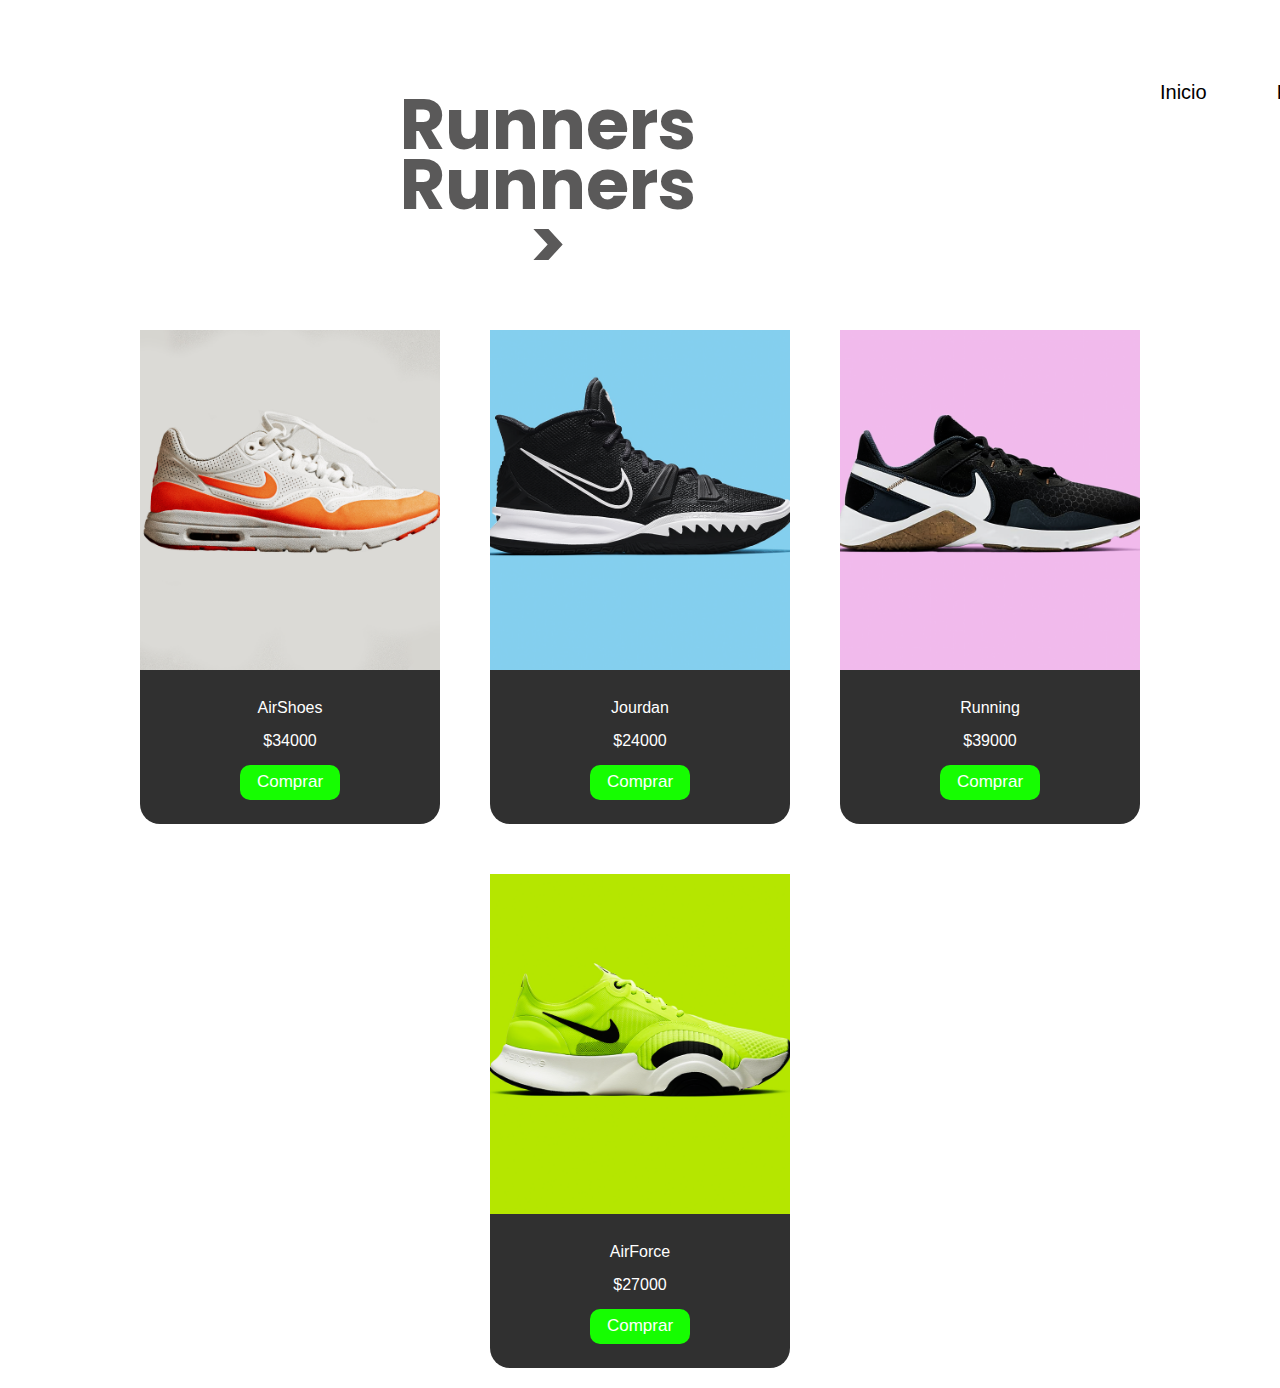
==== product.html @ 8af37d5f "first commit" ====
<!DOCTYPE html>
<html lang="en">

<head>
    <meta charset="UTF-8">
    <meta http-equiv="X-UA-Compatible" content="IE=edge">
    <meta name="viewport" content="width=device-width, initial-scale=1.0">
    <link href="./scss/product.css" rel="stylesheet" type="text/css">
    <link rel="preconnect" href="https://fonts.googleapis.com">
<link rel="preconnect" href="https://fonts.gstatic.com" crossorigin>
<link href="https://fonts.googleapis.com/css2?family=Poppins:wght@300&family=Rubik:wght@700&display=swap" rel="stylesheet">
<link rel="shortcut icon" href="./img/favicon-32x32.png" type="image/x-icon">
    <title>Carrito de compras</title>
</head>
<div class="menNav">
    <ul class="menu">
        <li><a href="./index.html">Inicio</a> </li>
        <li><a href="./product.html">Productos</a> </li>
        <li><a href="./ingresar.html">Ingresar</a> </li>
    </ul>
</div>
<body>
    
 <header id="header">
    <h1>Runners<br />Runners ></h1>
        
        <div class="container-icon">
            <svg
                xmlns="http://www.w3.org/2000/svg"
                fill="none"
                viewBox="0 0 24 24"
                stroke-width="1.5"
                stroke="currentColor"
                class="icon-cart"
            >
                <path
                    stroke-linecap="round"
                    stroke-linejoin="round"
                    d="M15.75 10.5V6a3.75 3.75 0 10-7.5 0v4.5m11.356-1.993l1.263 12c.07.665-.45 1.243-1.119 1.243H4.25a1.125 1.125 0 01-1.12-1.243l1.264-12A1.125 1.125 0 015.513 7.5h12.974c.576 0 1.059.435 1.119 1.007zM8.625 10.5a.375.375 0 11-.75 0 .375.375 0 01.75 0zm7.5 0a.375.375 0 11-.75 0 .375.375 0 01.75 0z"
                />
            </svg>
            <div class="count-products">
                <span id="contador-productos">0</span>
            </div>

            <div class="container-cart-products hidden-cart">
                <div class="row-product hidden">
                    <div class="cart-product">
                        <div class="info-cart-product">
                            <span class="cantidad-producto-carrito">1</span>
                            <p class="titulo-producto-carrito">AirShoes</p>
                            <span class="precio-producto-carrito">$34000</span>
                        </div>
                        <svg
                            xmlns="http://www.w3.org/2000/svg"
                            fill="none"
                            viewBox="0 0 24 24"
                            stroke-width="1.5"
                            stroke="currentColor"
                            class="icon-close"
                        >
                            <path
                                stroke-linecap="round"
                                stroke-linejoin="round"
                                d="M6 18L18 6M6 6l12 12"
                            />
                        </svg>
                    </div>
                </div>
                <div class="cart-total">
                    <h3>Total:</h3>
                    <span class="total-pagar">$34000</span>
                </div>
            </div>
        </div>
    </header>
    <div id="contenedor" class="contenedor">
        <div>
            <img src="./img/img1.png" alt="producto 1">
            <div class="informacion">
                <p class="ColInfo">AirShoes</p>
                <p class="precio ColInfo">$34000</p>
                <button data-nombre="AirShoes" data-precio="34000" class="btn-add-cart">Comprar</button>
            </div>
        </div>
        <div>
            <img src="./img/img2.png" alt="producto 2">
            <div class="informacion">
                <p class="ColInfo">Jourdan</p>                   
                <p class="precio ColInfo">$24000</p>
                <button data-nombre="Jourdan" data-precio="24000" class="btn-add-cart">Comprar</button>
            </div>
        </div>
        <div>
            <img src="./img/img3.png" alt="producto 3">
            <div class="informacion">
                <p class="ColInfo">Running</p>                   
                <p class="precio ColInfo">$39000</p>
                <button data-nombre="Running" data-precio="39000" class="btn-add-cart">Comprar</button>
            </div>
        </div>
        <div>
            <img src="./img/img4.png" alt="producto 4">
            <div class="informacion">
                <p class="ColInfo">AirForce</p>                   
                <p class="precio ColInfo">$27000</p>
                <button data-nombre="AirForce" data-precio="27000" class="btn-add-cart">Comprar</button>
            </div>
        </div>
    </div>

    <script src="./product.js"></script>
</body>

</html>
---- scss/product.css ----
* {
    margin: 0;
    padding: 0;
    box-sizing: border-box;
    color: white;
}
body {
    font-family: 'Space Grotesk', sans-serif;
    
    padding-top: 80px;
}

.menNav{
    position: absolute;
        display: flex;
        align-items: center;
        width: 100%;
        height: 100px;
        margin-bottom: 500px;
  
    }
    .menu{
        display: flex;
        justify-content: center;
        padding: 0;
        margin-bottom: 75px;
        margin-left: 1125px;
    }
    .ul{
        position: relative;
        display: flex;
        justify-content: center;
        padding: 90px;
    }
    li{
        padding: 35px;
        list-style-type: none;
        
    }
    a{
        text-decoration: none;
        font-size: 20px;
        color: black;
    }
    a:hover{
        color: #16fd01;
    }
    
    .cajaImg{
        background-color: red;
        width: 200px;
        height: 200px;
    }
    .imgLogotipo{
        width: 10px;
        height: 200px;
        
        margin-left: 200px;

        
      
    }

    
h1{
    font-family: 'Poppins', sans-serif;
  
    text-align: center;
    margin: 30px 0px;
    font-size: 70px;
    color: #5a5959;
    margin-top: 300px;
    line-height: 60px;
}
img {
    width: 300px;
    height: 340px;
    object-fit: cover;
   

}
header{
    
    display: flex;
    align-items: center;
    justify-content:start;
    height: 70px;
    top: 0;
    position: fixed;
    width: 30%;
    margin-left: 400px;
    margin-top: 20px;
    line-height: 50px;
}


.icon-cart{
    margin-left: 1000px;
    width: 50px;
    height: 40px;
    stroke: #000;
}

.icon-cart:hover{
    cursor: pointer;
}

img{
    max-width: 100%;
}

header{
    background-color: ;
    display: flex;
    justify-content: space-between;
    padding: 30px 0 40px 0;
}

.container-icon{
    position: relative;
}

.count-products{
    position: absolute;
    top: 55%;
    right: 0;

    background-color: #000;
    color: #fefefe;
    width: 25px;
    height: 25px;

    display: flex;
    justify-content: center;
    align-items: center;
    border-radius: 50%;
}

#contador-productos{
    font-size: 12px;
}

.container-cart-products{
    position: absolute;
    top: 50px;
    right: 0;
    background-color: #16fd01;
    width: 400px;
    z-index: 1;
    box-shadow: 0 10px 20px rgba(0, 0, 0, 0.20);

    
}

.cart-product{
    display: flex;
    align-items: center;
    justify-content: space-between;
    padding: 30px;

    border-bottom: 1px solid rgba(0, 0, 0, 0.20);

}

.info-cart-product{
    display: flex;
    justify-content: space-between;
    flex: 0.8;
    color: #ffffff;
}

.titulo-producto-carrito{
    font-size: 20px;
   
}

.precio-producto-carrito{
    font-weight: 700;
    font-size: 20px;
    margin-left: 10px;
}

.cantidad-producto-carrito{
    font-weight: 400;
    font-size: 20px;
}

.icon-close{
    width: 25px;
    height: 25px;
}

.icon-close:hover{
    stroke: rgb(255, 255, 255);
    cursor: pointer;
}

.cart-total{
    display: flex;
    justify-content: center;
    align-items: center;
    padding: 20px 0;
    gap: 20px;
}

.cart-total h3{
    font-size: 20px;
    font-weight: 700;
}

.total-pagar{
    font-size: 20px;
    font-weight: 900;
}

.hidden-cart{
    display: none;
}

.contenedor{
    margin-top: 250px ;
    display: flex;
    justify-content: center;
    flex-wrap: wrap;
    gap: 50px;
    margin-bottom: 20px;
}
.contenedor>div{

    background-color: #303030;
    border-radius: 20px;
    box-shadow: #dedede;
}
.contenedor>div:hover{
    background-color: #525252;
    color: black;
}
.informacion{
    height: 150px;
    display: flex;
    justify-content: center;
    align-items: center;
    flex-direction: column;
    gap:15px;
  
}
.informacion .precio span{
    font-size: 17px;
    font-weight: 300;
    color: rgb(255, 255, 255);

}

.informacion button{
    background-color: #16fd01;
    color: rgb(255, 255, 255);
    width: 100px;
    height: 35px;
    border-radius: 10px;
    border: none;

    font-size: 17px;
    font-weight: 300;
    cursor: pointer;
}
.ColInfo{
    color: rgb(255, 255, 255)
}
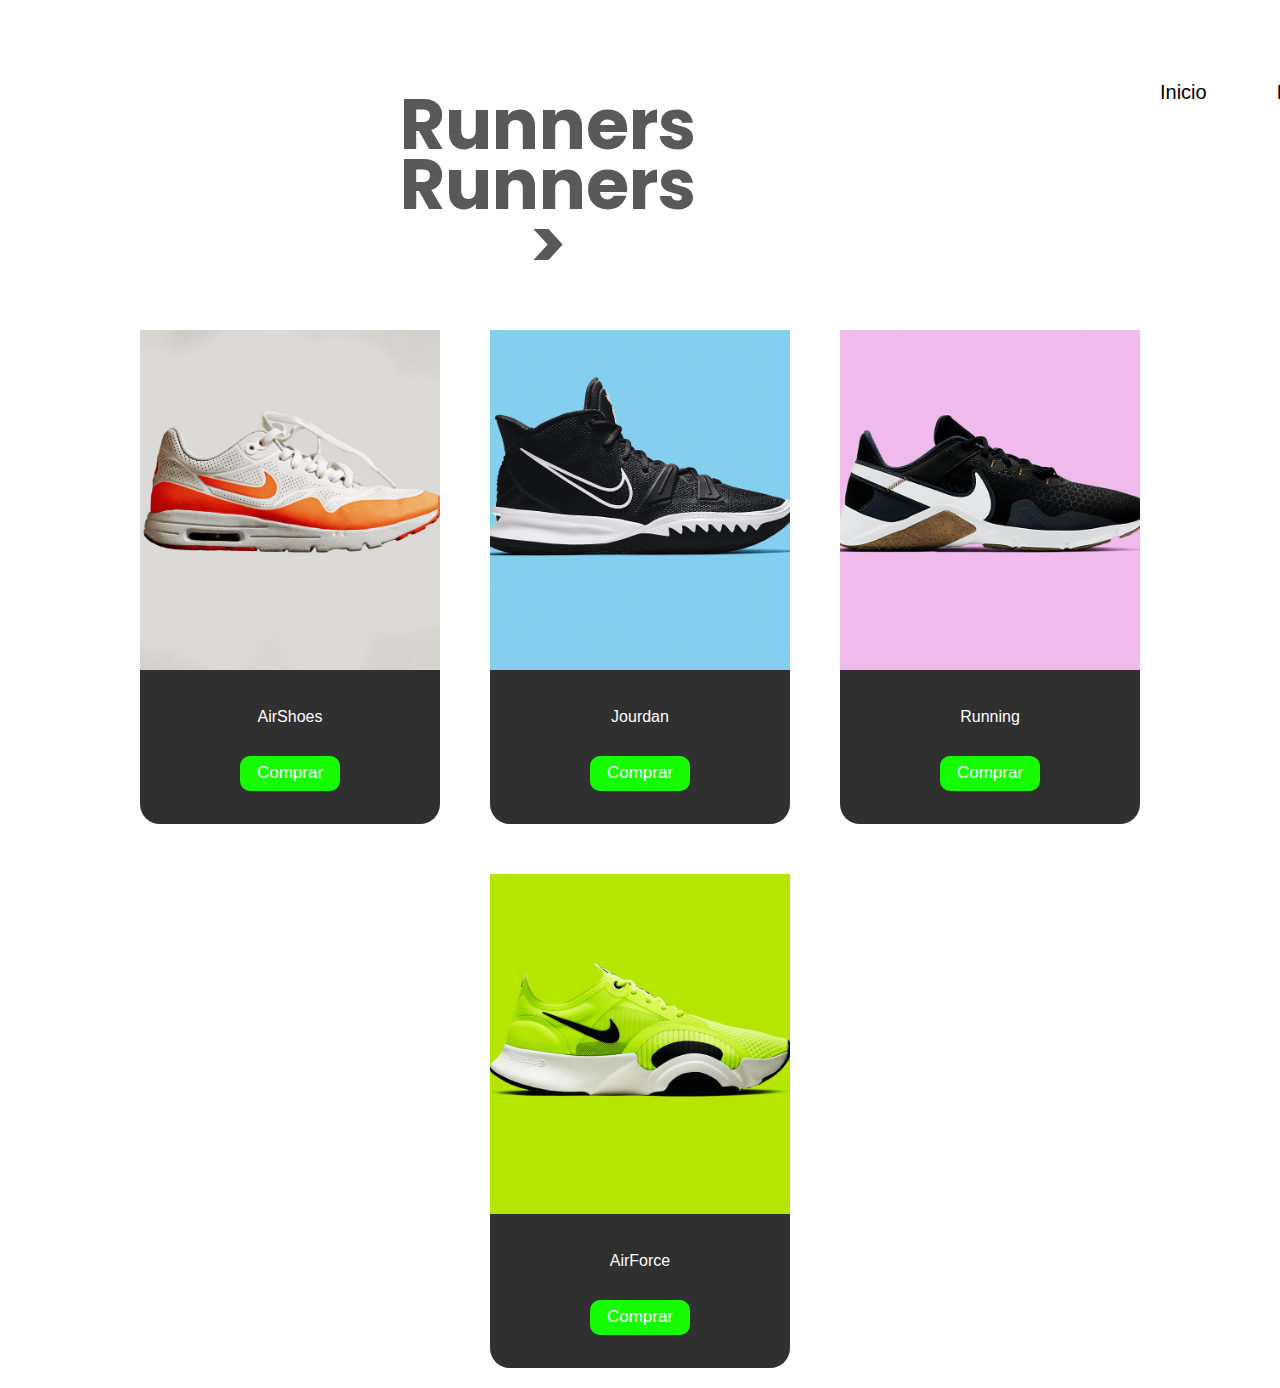
==== commit 48739ee4: "adding fetch and localstorage function" ====
--- a/product.html
+++ b/product.html
@@ -79,32 +79,32 @@
             <img src="./img/img1.png" alt="producto 1">
             <div class="informacion">
                 <p class="ColInfo">AirShoes</p>
-                <p class="precio ColInfo">$34000</p>
-                <button data-nombre="AirShoes" data-precio="34000" class="btn-add-cart">Comprar</button>
+                <p id="airShoes" class="precio ColInfo"></p>
+                <button id="airShoesButton" data-nombre="AirShoes" data-precio="34000" class="btn-add-cart">Comprar</button>
             </div>
         </div>
         <div>
             <img src="./img/img2.png" alt="producto 2">
             <div class="informacion">
                 <p class="ColInfo">Jourdan</p>                   
-                <p class="precio ColInfo">$24000</p>
-                <button data-nombre="Jourdan" data-precio="24000" class="btn-add-cart">Comprar</button>
+                <p id="jourdan" class="precio ColInfo"></p>
+                <button id="jourdanButton"  data-nombre="Jourdan" data-precio="24000" class="btn-add-cart">Comprar</button>
             </div>
         </div>
         <div>
             <img src="./img/img3.png" alt="producto 3">
             <div class="informacion">
                 <p class="ColInfo">Running</p>                   
-                <p class="precio ColInfo">$39000</p>
-                <button data-nombre="Running" data-precio="39000" class="btn-add-cart">Comprar</button>
+                <p id="running" class="precio ColInfo"></p>
+                <button id="runningButton" data-nombre="Running" data-precio="39000" class="btn-add-cart">Comprar</button>
             </div>
         </div>
         <div>
             <img src="./img/img4.png" alt="producto 4">
             <div class="informacion">
                 <p class="ColInfo">AirForce</p>                   
-                <p class="precio ColInfo">$27000</p>
-                <button data-nombre="AirForce" data-precio="27000" class="btn-add-cart">Comprar</button>
+                <p id="airforce" class="precio ColInfo"></p>
+                <button id="airforceButton"  data-nombre="AirForce" data-precio="27000" class="btn-add-cart">Comprar</button>
             </div>
         </div>
     </div>
